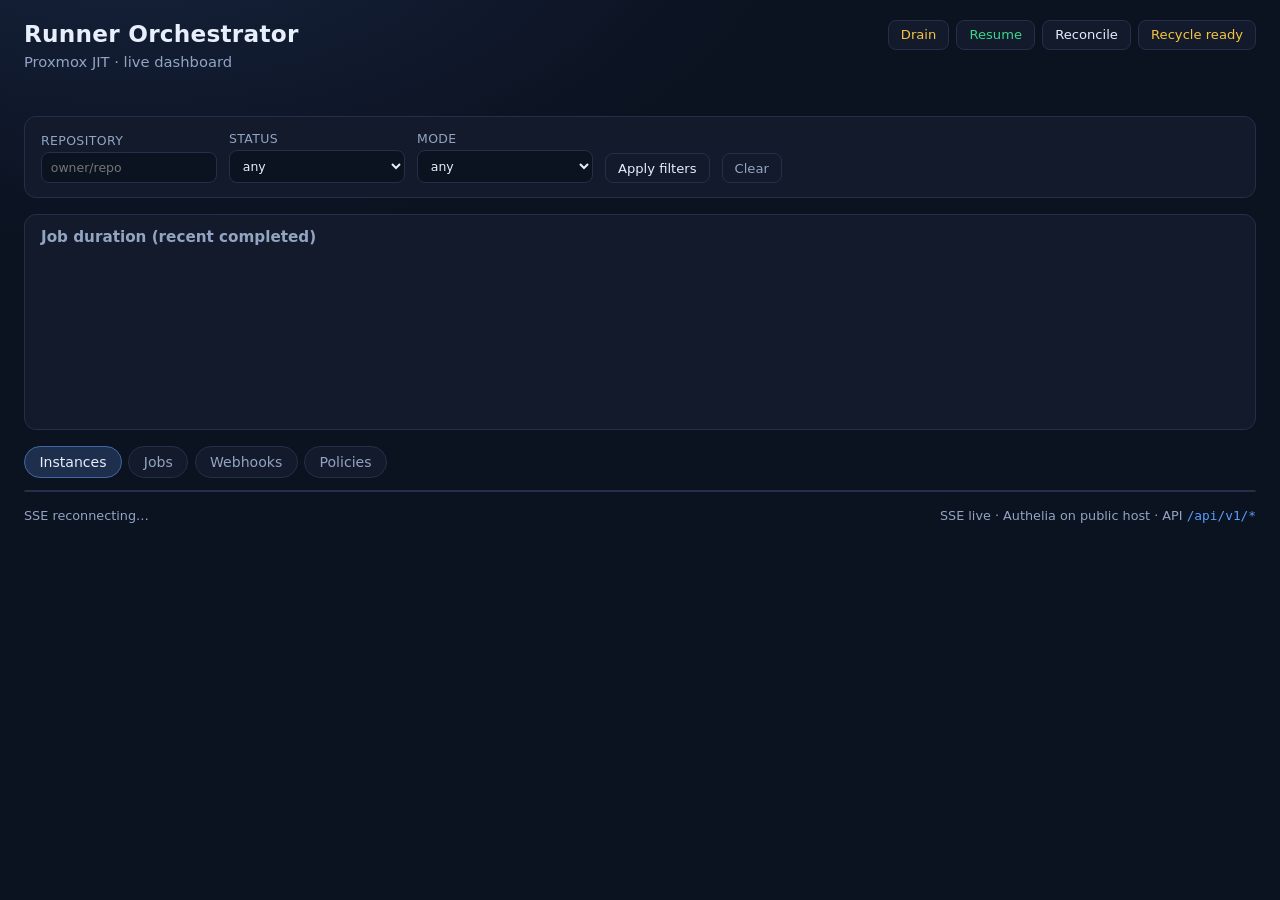
==== ui/index.html @ 2cef76d0 "feat(runners): Replace native confirm dialogs with dashboard modal Admin and policy actions now use " ====
<!DOCTYPE html>
<html lang="pt-BR">
<head>
  <meta charset="utf-8" />
  <meta name="viewport" content="width=device-width, initial-scale=1" />
  <title>Runner Orchestrator</title>
  <link rel="stylesheet" href="/ui/styles.css" />
</head>
<body>
  <header class="top">
    <div>
      <h1>Runner Orchestrator</h1>
      <p class="sub">Proxmox JIT · live dashboard</p>
    </div>
    <div class="header-right">
      <div class="admin" id="admin">
        <button type="button" id="btn-drain" class="btn warn">Drain</button>
        <button type="button" id="btn-resume" class="btn ok">Resume</button>
        <button type="button" id="btn-reconcile" class="btn">Reconcile</button>
        <button type="button" id="btn-recycle-ready" class="btn warn">Recycle ready</button>
      </div>
      <div class="badges" id="badges"></div>
    </div>
  </header>

  <div id="toast" class="toast hidden" role="status" aria-live="polite"></div>

  <div id="confirm-modal" class="modal hidden" role="dialog" aria-modal="true" aria-labelledby="confirm-title" aria-describedby="confirm-body">
    <div class="modal-backdrop" data-confirm-dismiss></div>
    <div class="modal-card">
      <div class="modal-accent" id="confirm-accent"></div>
      <div class="modal-content">
        <div class="modal-kicker" id="confirm-kicker">Confirmar</div>
        <h3 class="modal-title" id="confirm-title">Confirmar ação</h3>
        <p class="modal-body" id="confirm-body"></p>
        <div class="modal-actions">
          <button type="button" class="btn ghost" id="confirm-cancel" data-confirm-dismiss>Cancelar</button>
          <button type="button" class="btn" id="confirm-ok">Confirmar</button>
        </div>
      </div>
    </div>
  </div>

  <section class="alerts" id="alerts"></section>
  <section class="cards" id="cards"></section>

  <section class="filters panel-box">
    <label>Repository
      <input id="filter-repo" type="text" placeholder="owner/repo" list="repo-list" />
      <datalist id="repo-list"></datalist>
    </label>
    <label>Status
      <select id="filter-status">
        <option value="">any</option>
        <option>queued</option>
        <option>provisioning</option>
        <option>waiting_for_runner</option>
        <option>running</option>
        <option>completed</option>
        <option>failed</option>
        <option>rejected</option>
      </select>
    </label>
    <label>Mode
      <select id="filter-mode">
        <option value="">any</option>
        <option>ephemeral</option>
        <option>pool</option>
        <option>warm</option>
        <option>persistent</option>
      </select>
    </label>
    <button type="button" id="btn-apply-filters" class="btn">Apply filters</button>
    <button type="button" id="btn-clear-filters" class="btn ghost">Clear</button>
  </section>

  <section class="panel-box chart-box">
    <div class="chart-head">
      <h2>Job duration (recent completed)</h2>
      <div class="metrics-line" id="metrics-line"></div>
    </div>
    <canvas id="duration-chart" width="960" height="160" aria-label="Job durations chart"></canvas>
  </section>

  <nav class="tabs" role="tablist">
    <button type="button" class="tab active" data-tab="instances">Instances</button>
    <button type="button" class="tab" data-tab="jobs">Jobs</button>
    <button type="button" class="tab" data-tab="deliveries">Webhooks</button>
    <button type="button" class="tab" data-tab="policies">Policies</button>
  </nav>

  <main>
    <section id="panel-instances" class="panel active">
      <div class="table-wrap"><table id="table-instances"></table></div>
    </section>
    <section id="panel-jobs" class="panel">
      <div class="table-wrap"><table id="table-jobs"></table></div>
    </section>
    <section id="panel-deliveries" class="panel">
      <div class="table-wrap"><table id="table-deliveries"></table></div>
    </section>
    <section id="panel-policies" class="panel">
      <div class="policy-toolbar">
        <button type="button" id="btn-policy-add" class="btn ok">Add repository</button>
        <button type="button" id="btn-policy-save" class="btn">Save policies</button>
        <button type="button" id="btn-policy-reset" class="btn ghost">Reset</button>
      </div>
      <p class="policy-note" id="policy-note"></p>
      <div id="policy-editor" class="policy-editor"></div>
    </section>
  </main>

  <footer>
    <span id="refresh-meta">connecting…</span>
    <span>SSE live · Authelia on public host · API <code>/api/v1/*</code></span>
  </footer>

  <script src="/ui/app.js"></script>
</body>
</html>
---- ui/styles.css ----
:root {
  color-scheme: dark;
  --bg: #0b1220;
  --panel: #121a2b;
  --border: #243049;
  --text: #e7eefc;
  --muted: #93a4c3;
  --accent: #5b9dff;
  --ok: #3dd68c;
  --warn: #f5c542;
  --bad: #ff6b7a;
  --info: #7aa7ff;
  --chip: #1a2438;
  --mono: ui-monospace, SFMono-Regular, Menlo, Consolas, monospace;
  --sans: Inter, system-ui, -apple-system, Segoe UI, Roboto, sans-serif;
}

* { box-sizing: border-box; }
body {
  margin: 0;
  font-family: var(--sans);
  background: radial-gradient(1200px 600px at 10% -10%, #17233d 0%, var(--bg) 55%);
  color: var(--text);
  min-height: 100vh;
  padding: 1.25rem 1.5rem 2rem;
}

.top {
  display: flex;
  justify-content: space-between;
  gap: 1rem;
  align-items: flex-start;
  margin-bottom: 1rem;
}
.header-right { display: flex; flex-direction: column; align-items: flex-end; gap: 0.55rem; }
h1 { margin: 0; font-size: 1.45rem; letter-spacing: 0.01em; }
h2 { margin: 0; font-size: 0.95rem; font-weight: 600; color: var(--muted); }
.sub { margin: 0.35rem 0 0; color: var(--muted); font-size: 0.92rem; }

.badges, .admin { display: flex; flex-wrap: wrap; gap: 0.45rem; justify-content: flex-end; }
.badge {
  background: var(--chip);
  border: 1px solid var(--border);
  border-radius: 999px;
  padding: 0.28rem 0.7rem;
  font-size: 0.78rem;
  font-weight: 600;
}
.badge.ok { color: var(--ok); border-color: color-mix(in srgb, var(--ok) 40%, var(--border)); }
.badge.warn { color: var(--warn); border-color: color-mix(in srgb, var(--warn) 40%, var(--border)); }
.badge.bad { color: var(--bad); border-color: color-mix(in srgb, var(--bad) 40%, var(--border)); }
.badge.info { color: var(--info); border-color: color-mix(in srgb, var(--info) 40%, var(--border)); }

.btn {
  background: var(--panel);
  color: var(--text);
  border: 1px solid var(--border);
  border-radius: 8px;
  padding: 0.4rem 0.75rem;
  font: inherit;
  font-size: 0.82rem;
  cursor: pointer;
}
.btn:hover { border-color: var(--accent); }
.btn.ok { color: var(--ok); }
.btn.warn { color: var(--warn); }
.btn.ghost { color: var(--muted); }
.btn:disabled { opacity: 0.5; cursor: wait; }
.btn.busy { outline: 1px solid var(--accent); }

.toast {
  position: sticky;
  top: 0.5rem;
  z-index: 20;
  margin-bottom: 0.9rem;
  border-radius: 10px;
  border: 1px solid var(--border);
  background: #15233a;
  padding: 0.75rem 0.95rem;
  font-size: 0.9rem;
  box-shadow: 0 8px 24px rgba(0, 0, 0, 0.35);
  display: flex;
  justify-content: space-between;
  gap: 1rem;
  align-items: flex-start;
}
.toast.hidden { display: none; }
.toast.ok { border-color: color-mix(in srgb, var(--ok) 50%, var(--border)); }
.toast.warn { border-color: color-mix(in srgb, var(--warn) 50%, var(--border)); }
.toast.bad { border-color: color-mix(in srgb, var(--bad) 50%, var(--border)); }
.toast.info { border-color: color-mix(in srgb, var(--info) 50%, var(--border)); }
.toast .toast-title { font-weight: 700; margin-bottom: 0.2rem; }
.toast .toast-body { color: var(--muted); font-size: 0.84rem; font-family: var(--mono); white-space: pre-wrap; }
.toast .toast-close {
  background: transparent;
  border: 0;
  color: var(--muted);
  cursor: pointer;
  font: inherit;
  font-size: 1rem;
  line-height: 1;
  padding: 0 0.2rem;
}

/* In-dashboard confirm dialog (replaces window.confirm) */
.modal {
  position: fixed;
  inset: 0;
  z-index: 50;
  display: grid;
  place-items: center;
  padding: 1.25rem;
}
.modal.hidden { display: none; }
.modal-backdrop {
  position: absolute;
  inset: 0;
  background: rgba(4, 8, 16, 0.72);
  backdrop-filter: blur(4px);
}
.modal-card {
  position: relative;
  width: min(440px, 100%);
  background: linear-gradient(180deg, #152038 0%, var(--panel) 100%);
  border: 1px solid var(--border);
  border-radius: 14px;
  box-shadow: 0 24px 60px rgba(0, 0, 0, 0.55);
  overflow: hidden;
  animation: modal-in 140ms ease-out;
}
@keyframes modal-in {
  from { opacity: 0; transform: translateY(8px) scale(0.98); }
  to { opacity: 1; transform: none; }
}
.modal-accent {
  height: 3px;
  background: var(--accent);
}
.modal.kind-warn .modal-accent { background: var(--warn); }
.modal.kind-bad .modal-accent { background: var(--bad); }
.modal.kind-ok .modal-accent { background: var(--ok); }
.modal-content { padding: 1.1rem 1.2rem 1.15rem; }
.modal-kicker {
  font-size: 0.72rem;
  font-weight: 700;
  letter-spacing: 0.08em;
  text-transform: uppercase;
  color: var(--muted);
  margin-bottom: 0.35rem;
}
.modal.kind-warn .modal-kicker { color: var(--warn); }
.modal.kind-bad .modal-kicker { color: var(--bad); }
.modal.kind-ok .modal-kicker { color: var(--ok); }
.modal-title {
  margin: 0 0 0.45rem;
  font-size: 1.05rem;
  font-weight: 700;
  letter-spacing: 0.01em;
}
.modal-body {
  margin: 0 0 1.15rem;
  color: var(--muted);
  font-size: 0.9rem;
  line-height: 1.45;
  white-space: pre-wrap;
}
.modal-actions {
  display: flex;
  justify-content: flex-end;
  gap: 0.5rem;
  flex-wrap: wrap;
}
.modal-actions .btn { min-width: 6.5rem; }
.modal.kind-warn #confirm-ok { color: var(--warn); border-color: color-mix(in srgb, var(--warn) 45%, var(--border)); }
.modal.kind-bad #confirm-ok { color: var(--bad); border-color: color-mix(in srgb, var(--bad) 45%, var(--border)); }
.modal.kind-ok #confirm-ok { color: var(--ok); border-color: color-mix(in srgb, var(--ok) 45%, var(--border)); }
body.modal-open { overflow: hidden; }

.alerts { display: grid; gap: 0.45rem; margin-bottom: 0.9rem; }
.alert {
  border: 1px solid var(--border);
  border-radius: 10px;
  padding: 0.65rem 0.85rem;
  background: var(--panel);
  font-size: 0.88rem;
}
.alert.critical { border-color: color-mix(in srgb, var(--bad) 55%, var(--border)); color: #ffd0d5; }
.alert.warning { border-color: color-mix(in srgb, var(--warn) 55%, var(--border)); color: #fff1c2; }
.alert.info { border-color: color-mix(in srgb, var(--info) 55%, var(--border)); color: #d7e6ff; }
.alert .code { font-family: var(--mono); font-size: 0.75rem; opacity: 0.8; margin-right: 0.5rem; }

.cards {
  display: grid;
  grid-template-columns: repeat(auto-fit, minmax(140px, 1fr));
  gap: 0.75rem;
  margin-bottom: 1rem;
}
.card {
  background: linear-gradient(180deg, #152038 0%, var(--panel) 100%);
  border: 1px solid var(--border);
  border-radius: 12px;
  padding: 0.9rem 1rem;
}
.card .label { color: var(--muted); font-size: 0.78rem; text-transform: uppercase; letter-spacing: 0.04em; }
.card .value { margin-top: 0.35rem; font-size: 1.45rem; font-weight: 700; font-variant-numeric: tabular-nums; }

.panel-box {
  border: 1px solid var(--border);
  border-radius: 12px;
  background: var(--panel);
  padding: 0.85rem 1rem;
  margin-bottom: 1rem;
}
.filters {
  display: flex;
  flex-wrap: wrap;
  gap: 0.75rem;
  align-items: end;
}
.filters label {
  display: grid;
  gap: 0.25rem;
  font-size: 0.78rem;
  color: var(--muted);
  text-transform: uppercase;
  letter-spacing: 0.03em;
}
.filters input, .filters select {
  background: var(--bg);
  color: var(--text);
  border: 1px solid var(--border);
  border-radius: 8px;
  padding: 0.45rem 0.55rem;
  min-width: 11rem;
  font: inherit;
  text-transform: none;
  letter-spacing: normal;
}

.chart-box { overflow: hidden; }
.chart-head {
  display: flex;
  justify-content: space-between;
  gap: 1rem;
  align-items: baseline;
  margin-bottom: 0.55rem;
  flex-wrap: wrap;
}
.metrics-line { color: var(--muted); font-size: 0.8rem; font-family: var(--mono); }
#duration-chart { width: 100%; height: 160px; display: block; }

.tabs {
  display: flex;
  gap: 0.4rem;
  margin-bottom: 0.75rem;
  flex-wrap: wrap;
}
.tab {
  background: var(--panel);
  color: var(--muted);
  border: 1px solid var(--border);
  border-radius: 999px;
  padding: 0.45rem 0.9rem;
  cursor: pointer;
  font: inherit;
  font-size: 0.88rem;
}
.tab.active {
  color: var(--text);
  border-color: color-mix(in srgb, var(--accent) 50%, var(--border));
  background: color-mix(in srgb, var(--accent) 16%, var(--panel));
}

.panel { display: none; }
.panel.active { display: block; }

.table-wrap {
  overflow: auto;
  border: 1px solid var(--border);
  border-radius: 12px;
  background: var(--panel);
}
table {
  width: 100%;
  border-collapse: collapse;
  font-size: 0.86rem;
}
th, td {
  padding: 0.65rem 0.75rem;
  border-bottom: 1px solid var(--border);
  text-align: left;
  white-space: nowrap;
}
th {
  position: sticky;
  top: 0;
  background: #17233a;
  color: var(--muted);
  font-weight: 600;
  font-size: 0.75rem;
  text-transform: uppercase;
  letter-spacing: 0.04em;
}
tr:last-child td { border-bottom: 0; }
tbody tr:hover { background: color-mix(in srgb, var(--accent) 6%, transparent); }
.mono { font-family: var(--mono); font-size: 0.8rem; }
.muted { color: var(--muted); }
a { color: var(--accent); text-decoration: none; }
a:hover { text-decoration: underline; }
.status {
  display: inline-block;
  padding: 0.12rem 0.45rem;
  border-radius: 6px;
  background: var(--chip);
  border: 1px solid var(--border);
  font-size: 0.75rem;
  font-weight: 600;
}
.status.running, .status.ready, .status.accepted, .status.completed { color: var(--ok); }
.status.queued, .status.provisioning, .status.reserved, .status.waiting_for_runner { color: var(--warn); }
.status.failed, .status.rejected, .status.delete_failed, .status.error { color: var(--bad); }
.row-bad { background: color-mix(in srgb, var(--bad) 8%, transparent); }
.empty {
  padding: 1.5rem;
  color: var(--muted);
  text-align: center;
}

.policy-toolbar {
  display: flex;
  flex-wrap: wrap;
  gap: 0.5rem;
  margin-bottom: 0.65rem;
}
.policy-note {
  color: var(--muted);
  font-size: 0.82rem;
  margin: 0 0 0.75rem;
}
.policy-editor {
  display: grid;
  gap: 0.75rem;
}
.policy-card {
  border: 1px solid var(--border);
  border-radius: 12px;
  background: var(--panel);
  padding: 0.85rem 1rem;
  display: grid;
  gap: 0.65rem;
}
.policy-card-head {
  display: flex;
  justify-content: space-between;
  gap: 0.75rem;
  align-items: center;
  flex-wrap: wrap;
}
.policy-grid {
  display: grid;
  grid-template-columns: repeat(auto-fit, minmax(180px, 1fr));
  gap: 0.65rem;
}
.policy-grid label,
.policy-checks {
  display: grid;
  gap: 0.25rem;
  font-size: 0.75rem;
  color: var(--muted);
  text-transform: uppercase;
  letter-spacing: 0.03em;
}
.policy-grid input,
.policy-grid select {
  background: var(--bg);
  color: var(--text);
  border: 1px solid var(--border);
  border-radius: 8px;
  padding: 0.45rem 0.55rem;
  font: inherit;
  text-transform: none;
  letter-spacing: normal;
}
.policy-checks .check-row {
  display: flex;
  flex-wrap: wrap;
  gap: 0.55rem 0.9rem;
  text-transform: none;
  letter-spacing: normal;
  color: var(--text);
  font-size: 0.84rem;
}
.policy-checks label.inline {
  display: inline-flex;
  align-items: center;
  gap: 0.3rem;
  text-transform: none;
  letter-spacing: normal;
  color: var(--text);
  font-size: 0.84rem;
}

footer {
  margin-top: 1rem;
  display: flex;
  justify-content: space-between;
  gap: 1rem;
  color: var(--muted);
  font-size: 0.8rem;
  flex-wrap: wrap;
}
footer code {
  font-family: var(--mono);
  color: var(--accent);
}

@media (max-width: 720px) {
  body { padding: 1rem; }
  .top { flex-direction: column; }
  .header-right, .badges, .admin { align-items: flex-start; justify-content: flex-start; }
}
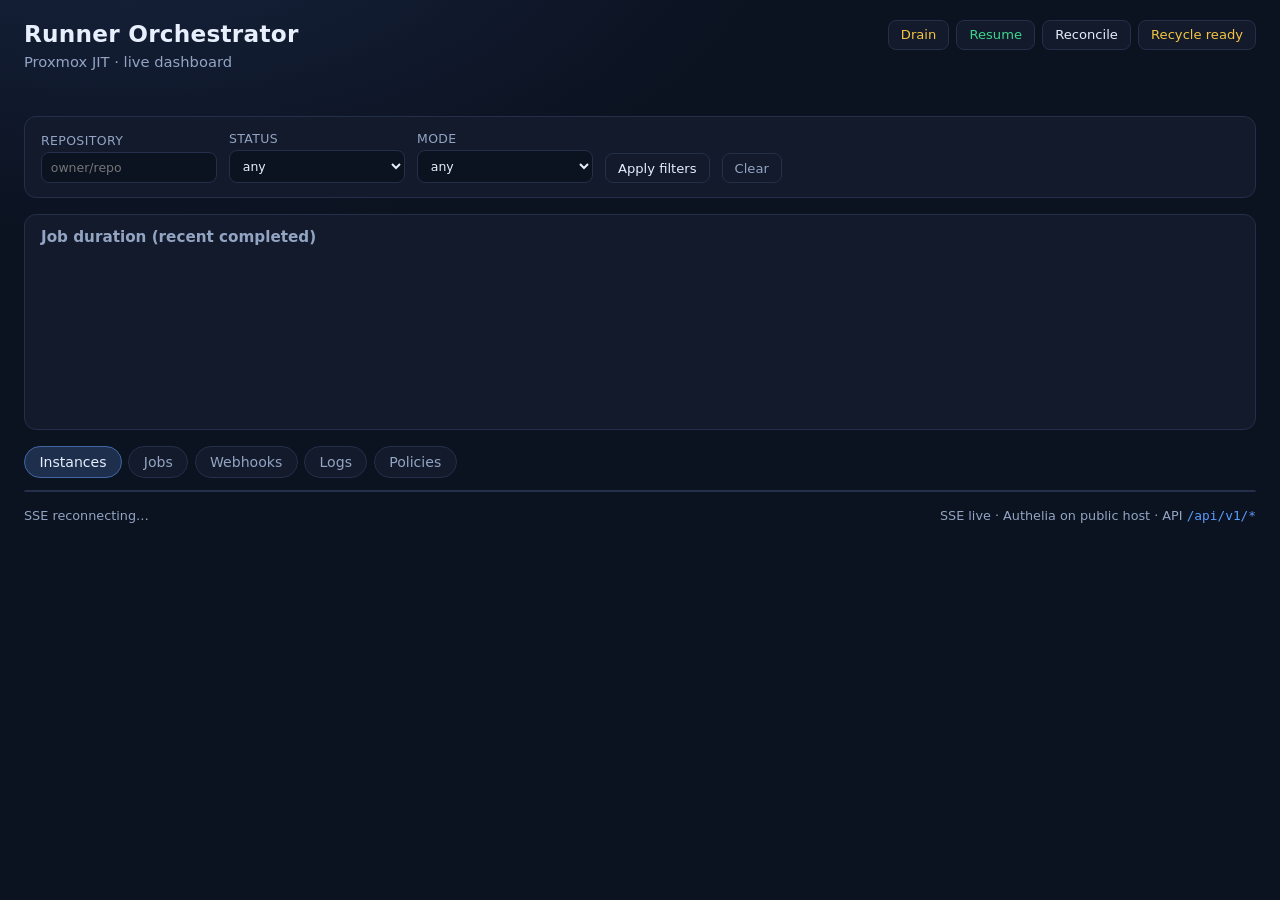
==== commit 449e347b: "feat(runners): Add Logs tab and fix warm 409 name conflicts Expose a structured in-process event log" ====
--- a/ui/index.html
+++ b/ui/index.html
@@ -86,6 +86,7 @@
     <button type="button" class="tab active" data-tab="instances">Instances</button>
     <button type="button" class="tab" data-tab="jobs">Jobs</button>
     <button type="button" class="tab" data-tab="deliveries">Webhooks</button>
+    <button type="button" class="tab" data-tab="logs">Logs</button>
     <button type="button" class="tab" data-tab="policies">Policies</button>
   </nav>
 
@@ -98,6 +99,39 @@
     </section>
     <section id="panel-deliveries" class="panel">
       <div class="table-wrap"><table id="table-deliveries"></table></div>
+    </section>
+    <section id="panel-logs" class="panel">
+      <div class="logs-toolbar">
+        <label>Level
+          <select id="log-filter-level">
+            <option value="">all</option>
+            <option value="error">error</option>
+            <option value="warn">warn+</option>
+            <option value="info">info</option>
+          </select>
+        </label>
+        <label>Category
+          <select id="log-filter-category">
+            <option value="">all</option>
+            <option value="warm">warm</option>
+            <option value="job">job</option>
+            <option value="destroy">destroy</option>
+            <option value="reconcile">reconcile</option>
+            <option value="system">system</option>
+            <option value="admin">admin</option>
+          </select>
+        </label>
+        <label class="inline-check">
+          <input type="checkbox" id="log-auto-scroll" checked />
+          Follow
+        </label>
+        <button type="button" id="btn-log-clear-filters" class="btn ghost">Clear filters</button>
+        <span class="logs-meta muted" id="logs-meta"></span>
+      </div>
+      <div class="logs-wrap" id="logs-wrap">
+        <div class="logs-empty muted" id="logs-empty">Aguardando eventos do orchestrator…</div>
+        <div id="logs-list" class="logs-list"></div>
+      </div>
     </section>
     <section id="panel-policies" class="panel">
       <div class="policy-toolbar">
--- a/ui/styles.css
+++ b/ui/styles.css
@@ -326,6 +326,121 @@
   text-align: center;
 }
 
+.logs-toolbar {
+  display: flex;
+  flex-wrap: wrap;
+  gap: 0.75rem;
+  align-items: end;
+  margin-bottom: 0.65rem;
+}
+.logs-toolbar label {
+  display: grid;
+  gap: 0.25rem;
+  font-size: 0.75rem;
+  color: var(--muted);
+  text-transform: uppercase;
+  letter-spacing: 0.03em;
+}
+.logs-toolbar select {
+  background: var(--bg);
+  color: var(--text);
+  border: 1px solid var(--border);
+  border-radius: 8px;
+  padding: 0.4rem 0.55rem;
+  font: inherit;
+  text-transform: none;
+  min-width: 8rem;
+}
+.logs-toolbar .inline-check {
+  display: inline-flex;
+  align-items: center;
+  gap: 0.35rem;
+  text-transform: none;
+  letter-spacing: normal;
+  color: var(--text);
+  font-size: 0.84rem;
+  padding-bottom: 0.35rem;
+}
+.logs-meta { font-size: 0.8rem; margin-left: auto; align-self: center; }
+.logs-wrap {
+  border: 1px solid var(--border);
+  border-radius: 12px;
+  background: #0d1524;
+  max-height: min(70vh, 640px);
+  overflow: auto;
+  font-family: var(--mono);
+  font-size: 0.78rem;
+}
+.logs-list { display: grid; }
+.logs-empty { padding: 1.5rem; text-align: center; font-family: var(--sans); }
+.log-row {
+  display: grid;
+  grid-template-columns: 9.5rem 4.2rem 5.5rem 1fr;
+  gap: 0.55rem;
+  padding: 0.45rem 0.75rem;
+  border-bottom: 1px solid color-mix(in srgb, var(--border) 70%, transparent);
+  align-items: start;
+}
+.log-row:last-child { border-bottom: 0; }
+.log-row:hover { background: color-mix(in srgb, var(--accent) 7%, transparent); }
+.log-row.has-detail { cursor: pointer; }
+.log-row .ts { color: var(--muted); white-space: nowrap; }
+.log-row .lvl {
+  font-weight: 700;
+  text-transform: uppercase;
+  font-size: 0.7rem;
+  letter-spacing: 0.04em;
+  padding-top: 0.1rem;
+}
+.log-row .lvl.info { color: var(--info); }
+.log-row .lvl.warn { color: var(--warn); }
+.log-row .lvl.error { color: var(--bad); }
+.log-row .lvl.debug { color: var(--muted); }
+.log-row .cat {
+  color: var(--accent);
+  text-transform: uppercase;
+  font-size: 0.7rem;
+  letter-spacing: 0.04em;
+  padding-top: 0.1rem;
+}
+.log-row .msg { color: var(--text); line-height: 1.4; word-break: break-word; white-space: pre-wrap; }
+.log-row .ctx {
+  margin-top: 0.25rem;
+  color: var(--muted);
+  font-size: 0.72rem;
+}
+.log-row .detail {
+  grid-column: 1 / -1;
+  margin: 0.15rem 0 0.2rem;
+  padding: 0.55rem 0.65rem;
+  border-radius: 8px;
+  background: #0a101c;
+  border: 1px solid var(--border);
+  color: #ffb4bc;
+  white-space: pre-wrap;
+  word-break: break-word;
+  max-height: 220px;
+  overflow: auto;
+  display: none;
+}
+.log-row.open .detail { display: block; }
+.log-row.error-row { background: color-mix(in srgb, var(--bad) 7%, transparent); }
+.log-row.warn-row { background: color-mix(in srgb, var(--warn) 5%, transparent); }
+
+@media (max-width: 820px) {
+  .log-row {
+    grid-template-columns: 1fr 1fr;
+    grid-template-areas:
+      "ts lvl"
+      "cat cat"
+      "msg msg";
+  }
+  .log-row .ts { grid-area: ts; }
+  .log-row .lvl { grid-area: lvl; text-align: right; }
+  .log-row .cat { grid-area: cat; }
+  .log-row .msg { grid-area: msg; }
+}
+
 .policy-toolbar {
   display: flex;
   flex-wrap: wrap;
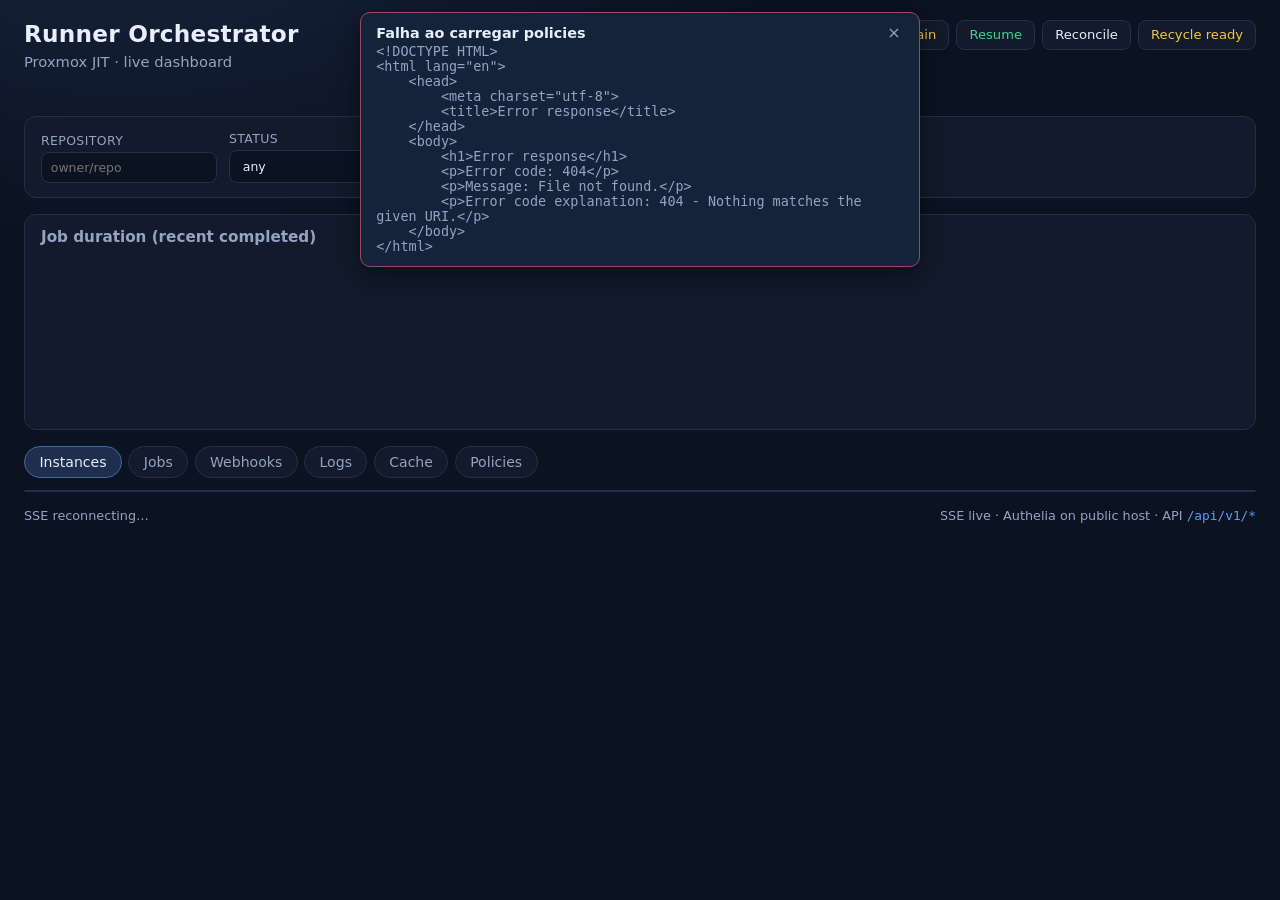
==== commit 0f6eaacc: "feat(runners): Manage runner cache with list, purge, rename, and GC Add broker commands for cache in" ====
--- a/ui/index.html
+++ b/ui/index.html
@@ -87,6 +87,7 @@
     <button type="button" class="tab" data-tab="jobs">Jobs</button>
     <button type="button" class="tab" data-tab="deliveries">Webhooks</button>
     <button type="button" class="tab" data-tab="logs">Logs</button>
+    <button type="button" class="tab" data-tab="cache">Cache</button>
     <button type="button" class="tab" data-tab="policies">Policies</button>
   </nav>
 
@@ -133,13 +134,42 @@
         <div id="logs-list" class="logs-list"></div>
       </div>
     </section>
+    <section id="panel-cache" class="panel">
+      <div class="policy-toolbar">
+        <button type="button" id="btn-cache-refresh" class="btn">Refresh</button>
+        <button type="button" id="btn-cache-gc" class="btn warn">GC orphans</button>
+        <span class="policy-status muted" id="cache-status" aria-live="polite"></span>
+      </div>
+      <p class="policy-hint muted" id="cache-summary">Cache inventory loads when you open this tab.</p>
+      <div class="table-wrap"><table id="table-cache"></table></div>
+      <div class="cache-rename panel-box" style="margin-top:0.75rem">
+        <h2>Rename cache (handle/repo move)</h2>
+        <div class="policy-grid">
+          <label>From
+            <input id="cache-rename-from" type="text" placeholder="MetalDevops/NinjaCrawler" />
+          </label>
+          <label>To
+            <input id="cache-rename-to" type="text" placeholder="JustShinobi/NinjaCrawler" />
+          </label>
+        </div>
+        <div class="policy-toolbar" style="margin-top:0.55rem">
+          <button type="button" id="btn-cache-rename" class="btn ok">Rename cache</button>
+        </div>
+      </div>
+    </section>
     <section id="panel-policies" class="panel">
       <div class="policy-toolbar">
+        <button type="button" id="btn-install-add" class="btn">Add installation</button>
         <button type="button" id="btn-policy-add" class="btn ok">Add repository</button>
         <button type="button" id="btn-policy-save" class="btn">Save policies</button>
         <button type="button" id="btn-policy-reset" class="btn ghost">Reset</button>
+        <span class="policy-status muted" id="policy-status" aria-live="polite"></span>
       </div>
       <p class="policy-note" id="policy-note"></p>
+      <h2 class="policy-section-title">GitHub installations</h2>
+      <p class="policy-hint muted">Edite o <code>account</code> (handle/org), <code>installation_id</code> e scope. O repositório deve ter owner igual ao account.</p>
+      <div id="install-editor" class="policy-editor"></div>
+      <h2 class="policy-section-title">Repository policies</h2>
       <div id="policy-editor" class="policy-editor"></div>
     </section>
   </main>
--- a/ui/styles.css
+++ b/ui/styles.css
@@ -69,16 +69,19 @@
 .btn.busy { outline: 1px solid var(--accent); }
 
 .toast {
-  position: sticky;
-  top: 0.5rem;
-  z-index: 20;
-  margin-bottom: 0.9rem;
+  position: fixed;
+  top: 0.75rem;
+  left: 50%;
+  transform: translateX(-50%);
+  width: min(560px, calc(100vw - 1.5rem));
+  z-index: 100;
+  margin-bottom: 0;
   border-radius: 10px;
   border: 1px solid var(--border);
   background: #15233a;
   padding: 0.75rem 0.95rem;
   font-size: 0.9rem;
-  box-shadow: 0 8px 24px rgba(0, 0, 0, 0.35);
+  box-shadow: 0 8px 24px rgba(0, 0, 0, 0.45);
   display: flex;
   justify-content: space-between;
   gap: 1rem;
@@ -106,12 +109,12 @@
 .modal {
   position: fixed;
   inset: 0;
-  z-index: 50;
+  z-index: 90;
   display: grid;
   place-items: center;
   padding: 1.25rem;
 }
-.modal.hidden { display: none; }
+.modal.hidden { display: none !important; }
 .modal-backdrop {
   position: absolute;
   inset: 0;
@@ -120,13 +123,15 @@
 }
 .modal-card {
   position: relative;
-  width: min(440px, 100%);
+  z-index: 1;
+  width: min(480px, 100%);
   background: linear-gradient(180deg, #152038 0%, var(--panel) 100%);
   border: 1px solid var(--border);
   border-radius: 14px;
   box-shadow: 0 24px 60px rgba(0, 0, 0, 0.55);
   overflow: hidden;
   animation: modal-in 140ms ease-out;
+  pointer-events: auto;
 }
 @keyframes modal-in {
   from { opacity: 0; transform: translateY(8px) scale(0.98); }
@@ -446,11 +451,39 @@
   flex-wrap: wrap;
   gap: 0.5rem;
   margin-bottom: 0.65rem;
-}
+  align-items: center;
+}
+.policy-status {
+  font-size: 0.82rem;
+  margin-left: 0.25rem;
+  max-width: 100%;
+}
+.policy-status.ok { color: var(--ok); }
+.policy-status.bad { color: var(--bad); }
+.policy-status.warn { color: var(--warn); }
 .policy-note {
   color: var(--muted);
   font-size: 0.82rem;
   margin: 0 0 0.75rem;
+}
+.policy-section-title {
+  margin: 1rem 0 0.35rem;
+  font-size: 0.95rem;
+  font-weight: 600;
+  color: var(--text);
+}
+.policy-hint {
+  margin: 0 0 0.65rem;
+  font-size: 0.82rem;
+  line-height: 1.4;
+}
+.policy-hint code {
+  font-family: var(--mono);
+  color: var(--accent);
+  font-size: 0.78rem;
+}
+.install-card .policy-grid {
+  grid-template-columns: repeat(auto-fit, minmax(150px, 1fr));
 }
 .policy-editor {
   display: grid;
